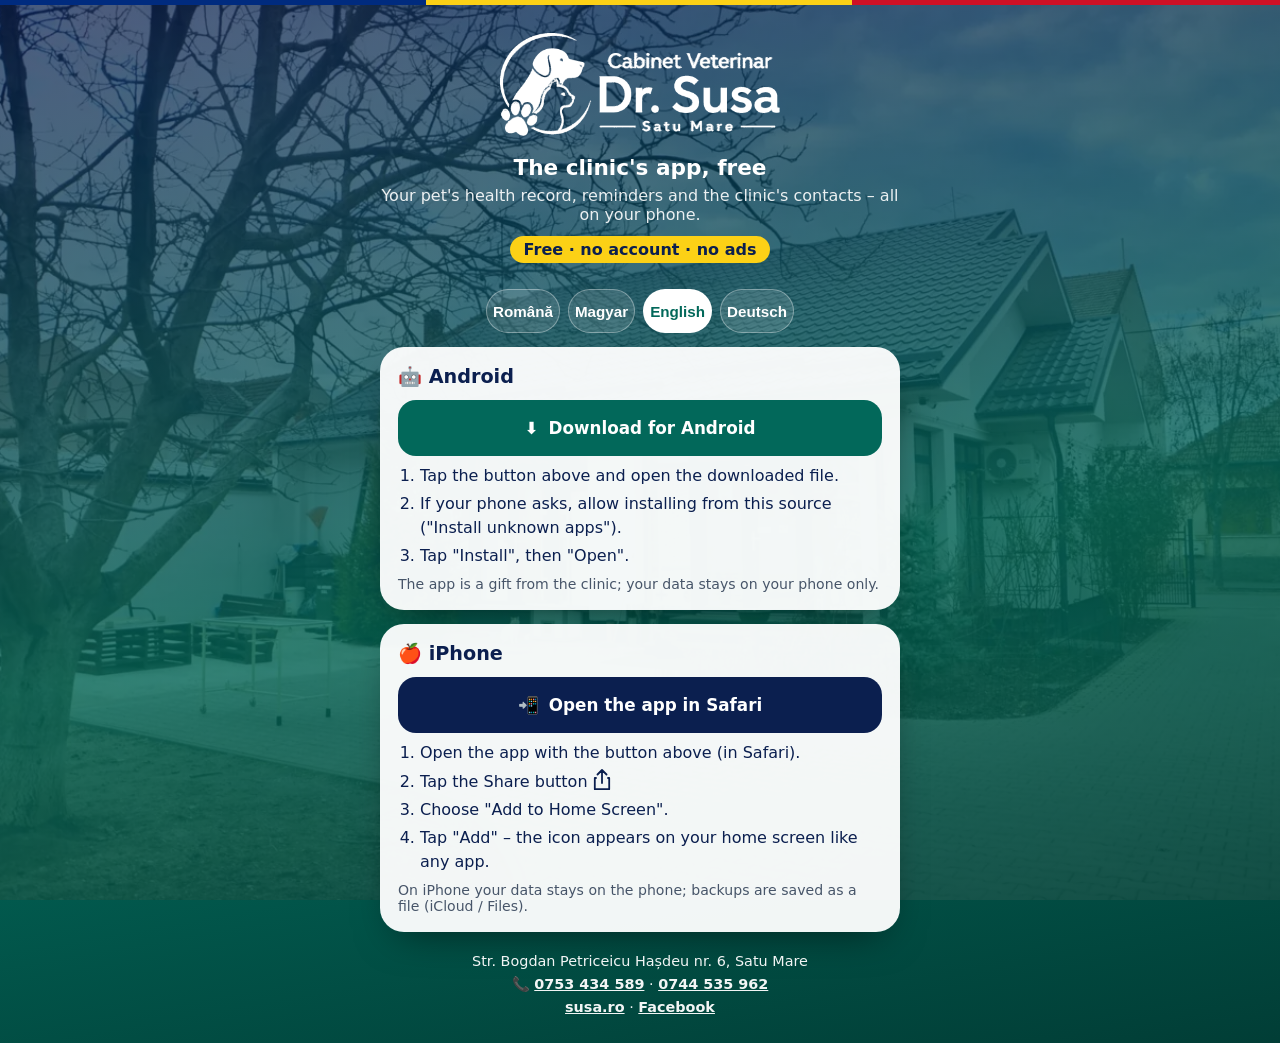
==== index.html @ 2fb8f59b "Cabinet Veterinar Dr. Ioan Susa - free app download (Android APK + iPhone web app)" ====
<!DOCTYPE html>
<html lang="ro">
<head>
  <meta charset="utf-8" />
  <meta name="viewport" content="width=device-width, initial-scale=1, viewport-fit=cover" />
  <title>Cabinet Veterinar Dr. Ioan Susa – aplicație gratuită</title>
  <meta name="description" content="Aplicația gratuită a Cabinetului Veterinar Dr. Ioan Susa, Satu Mare. Android și iPhone." />
  <meta name="theme-color" content="#02685A" />
  <link rel="icon" type="image/png" href="img/icon.png" />
  <style>
    :root { --green:#02685a; --green-d:#013a33; --navy:#0b1f4f; --blue:#002b7f; --yellow:#fcd116; --red:#ce1126; }
    * { box-sizing: border-box; }
    html, body { margin: 0; }
    body {
      font-family: system-ui, -apple-system, 'Segoe UI', Roboto, sans-serif; color: #fff; min-height: 100vh;
      background: linear-gradient(170deg, rgba(11,31,79,.72), rgba(2,104,90,.78) 55%, rgba(1,58,51,.92)), url('img/clinic-exterior.webp') center 35%/cover fixed, var(--green);
      padding: env(safe-area-inset-top) 16px calc(24px + env(safe-area-inset-bottom));
    }
    .stripe { height: 5px; margin: 0 -16px; background: linear-gradient(90deg, var(--blue) 0 33.3%, var(--yellow) 33.3% 66.6%, var(--red) 66.6%); }
    main { max-width: 520px; margin: 0 auto; }
    header { text-align: center; padding: 28px 0 8px; }
    header img { width: min(280px, 80%); height: auto; }
    h1 { font-size: 1.35rem; line-height: 1.3; margin: 14px 0 4px; }
    .sub { opacity: .9; margin: 0 0 6px; }
    .free { display: inline-block; background: var(--yellow); color: var(--navy); font-weight: 800; border-radius: 999px; padding: 4px 14px; margin-top: 6px; }
    .langs { display: flex; gap: 8px; justify-content: center; flex-wrap: wrap; margin: 18px 0 8px; }
    .langs button { min-height: 44px; min-width: 64px; border-radius: 999px; border: 1px solid rgba(255,255,255,.35); background: rgba(255,255,255,.12); color: #fff; font-weight: 700; font-size: .95rem; cursor: pointer; }
    .langs button[aria-pressed="true"] { background: #fff; color: var(--green); }
    .card { background: rgba(255,255,255,.95); color: var(--navy); border-radius: 24px; padding: 18px; margin: 14px 0; box-shadow: 0 16px 40px -18px rgba(0,0,0,.6); }
    .card.mine { outline: 4px solid var(--yellow); }
    .card h2 { margin: 0 0 4px; font-size: 1.2rem; display: flex; align-items: center; gap: 10px; }
    .mine-tag { display: none; font-size: .75rem; background: var(--yellow); border-radius: 999px; padding: 2px 10px; }
    .card.mine .mine-tag { display: inline-block; }
    .btn { display: flex; align-items: center; justify-content: center; gap: 10px; min-height: 56px; border-radius: 18px; font-weight: 800; font-size: 1.05rem; text-decoration: none; margin: 12px 0 6px; padding: 10px 16px; text-align: center; }
    .btn.green { background: var(--green); color: #fff; }
    .btn.navy { background: var(--navy); color: #fff; }
    ol { margin: 8px 0 0; padding-inline-start: 22px; line-height: 1.5; }
    li { margin: 4px 0; }
    .note { font-size: .88rem; color: #475569; margin: 8px 0 0; }
    .share { display: inline-block; vertical-align: -4px; }
    footer { text-align: center; font-size: .9rem; opacity: .95; margin-top: 18px; line-height: 1.6; }
    footer a { color: #fff; font-weight: 700; }
  </style>
</head>
<body>
  <div class="stripe" aria-hidden="true"></div>
  <main>
    <header>
      <img src="img/logo-white.webp" alt="Cabinet Veterinar Dr. Ioan Susa" />
      <h1 data-i="title"></h1>
      <p class="sub" data-i="sub"></p>
      <span class="free" data-i="free"></span>
    </header>

    <nav class="langs" aria-label="Language">
      <button data-lang="ro">Română</button>
      <button data-lang="hu">Magyar</button>
      <button data-lang="en">English</button>
      <button data-lang="de">Deutsch</button>
    </nav>

    <section class="card" id="android">
      <h2>🤖 Android <span class="mine-tag" data-i="yours"></span></h2>
      <a class="btn green" href="CabinetVet-DrSusa.apk" download><span aria-hidden="true">⬇️</span> <span data-i="a_btn"></span></a>
      <ol>
        <li data-i="a1"></li>
        <li data-i="a2"></li>
        <li data-i="a3"></li>
      </ol>
      <p class="note" data-i="a_note"></p>
    </section>

    <section class="card" id="iphone">
      <h2>🍎 iPhone <span class="mine-tag" data-i="yours"></span></h2>
      <a class="btn navy" href="app/"><span aria-hidden="true">📲</span> <span data-i="i_btn"></span></a>
      <ol>
        <li data-i="i1"></li>
        <li><span data-i="i2"></span> <svg class="share" width="18" height="22" viewBox="0 0 18 22" aria-hidden="true"><path d="M9 1v13M4.5 5.5 9 1l4.5 4.5M3 9H1.8v11.2h14.4V9H15" fill="none" stroke="#0b1f4f" stroke-width="1.8" stroke-linecap="round" stroke-linejoin="round"/></svg></li>
        <li data-i="i3"></li>
        <li data-i="i4"></li>
      </ol>
      <p class="note" data-i="i_note"></p>
    </section>

    <footer>
      <div>Str. Bogdan Petriceicu Hașdeu nr. 6, Satu Mare</div>
      <div>📞 <a href="tel:+40753434589">0753 434 589</a> · <a href="tel:+40744535962">0744 535 962</a></div>
      <div><a href="https://susa.ro/">susa.ro</a> · <a href="https://www.facebook.com/drsusaioan">Facebook</a></div>
    </footer>
  </main>

  <script>
    // Texts for the four languages of the clinic's clients. The app name stays Romanian.
    const T = {
      ro: {
        title: 'Aplicația cabinetului, gratuit', sub: 'Carnetul de sănătate al animalului tău, mementouri și contactul cu cabinetul – totul în telefon.', free: 'Gratuit · fără cont · fără reclame', yours: 'telefonul tău',
        a_btn: 'Descarcă pentru Android', a1: 'Apasă butonul de mai sus și deschide fișierul descărcat.', a2: 'Dacă telefonul întreabă, permite instalarea din această sursă („Instalare aplicații necunoscute”).', a3: 'Apasă „Instalează”, apoi „Deschide”.', a_note: 'Aplicația este oferită de cabinet; datele rămân doar pe telefonul tău.',
        i_btn: 'Deschide aplicația în Safari', i1: 'Deschide aplicația cu butonul de mai sus (în Safari).', i2: 'Apasă butonul Partajare', i3: 'Alege „Adaugă pe ecranul principal”.', i4: 'Apasă „Adaugă” – pictograma apare pe ecran, ca orice aplicație.', i_note: 'Pe iPhone datele rămân în telefon; salvarea se face în fișier (iCloud / Fișiere).'
      },
      hu: {
        title: 'A rendelő alkalmazása, ingyen', sub: 'Kedvenced egészségügyi könyve, emlékeztetők és a rendelő elérhetősége – mind a telefonodon.', free: 'Ingyenes · regisztráció nélkül · reklám nélkül', yours: 'a te telefonod',
        a_btn: 'Letöltés Androidra', a1: 'Nyomd meg a fenti gombot, és nyisd meg a letöltött fájlt.', a2: 'Ha a telefon kérdezi, engedélyezd a telepítést ebből a forrásból („Ismeretlen alkalmazások telepítése”).', a3: 'Nyomd meg a „Telepítés”, majd a „Megnyitás” gombot.', a_note: 'Az alkalmazást a rendelő adja; az adataid csak a telefonodon maradnak.',
        i_btn: 'Az alkalmazás megnyitása Safariban', i1: 'Nyisd meg az alkalmazást a fenti gombbal (Safariban).', i2: 'Koppints a Megosztás gombra', i3: 'Válaszd a „Főképernyőhöz adás” lehetőséget.', i4: 'Koppints a „Hozzáadás” gombra – az ikon megjelenik a kezdőképernyőn, mint bármelyik app.', i_note: 'iPhone-on az adatok a telefonon maradnak; a mentés fájlba történik (iCloud / Fájlok).'
      },
      en: {
        title: "The clinic's app, free", sub: "Your pet's health record, reminders and the clinic's contacts – all on your phone.", free: 'Free · no account · no ads', yours: 'your phone',
        a_btn: 'Download for Android', a1: 'Tap the button above and open the downloaded file.', a2: 'If your phone asks, allow installing from this source ("Install unknown apps").', a3: 'Tap "Install", then "Open".', a_note: 'The app is a gift from the clinic; your data stays on your phone only.',
        i_btn: 'Open the app in Safari', i1: 'Open the app with the button above (in Safari).', i2: 'Tap the Share button', i3: 'Choose "Add to Home Screen".', i4: 'Tap "Add" – the icon appears on your home screen like any app.', i_note: 'On iPhone your data stays on the phone; backups are saved as a file (iCloud / Files).'
      },
      de: {
        title: 'Die App der Praxis, kostenlos', sub: 'Gesundheitsheft Ihres Tieres, Erinnerungen und die Kontakte der Praxis – alles auf Ihrem Telefon.', free: 'Kostenlos · ohne Konto · ohne Werbung', yours: 'Ihr Telefon',
        a_btn: 'Für Android herunterladen', a1: 'Tippen Sie auf die Schaltfläche oben und öffnen Sie die heruntergeladene Datei.', a2: 'Wenn das Telefon fragt, erlauben Sie die Installation aus dieser Quelle („Unbekannte Apps installieren“).', a3: 'Tippen Sie auf „Installieren“ und dann auf „Öffnen“.', a_note: 'Die App ist ein Geschenk der Praxis; Ihre Daten bleiben nur auf Ihrem Telefon.',
        i_btn: 'App in Safari öffnen', i1: 'Öffnen Sie die App mit der Schaltfläche oben (in Safari).', i2: 'Tippen Sie auf „Teilen“', i3: 'Wählen Sie „Zum Home-Bildschirm“.', i4: 'Tippen Sie auf „Hinzufügen“ – das Symbol erscheint wie jede App auf dem Home-Bildschirm.', i_note: 'Auf dem iPhone bleiben die Daten auf dem Telefon; Sicherungen werden als Datei gespeichert (iCloud / Dateien).'
      }
    };
    const pick = () => {
      try { const saved = localStorage.getItem('cvs-lang'); if (T[saved]) return saved; } catch (e) {}
      for (const l of navigator.languages || [navigator.language]) { const c = String(l).slice(0, 2).toLowerCase(); if (T[c]) return c; }
      return 'ro';
    };
    const apply = (lang) => {
      document.documentElement.lang = lang;
      document.querySelectorAll('[data-i]').forEach((el) => { el.textContent = T[lang][el.dataset.i]; });
      document.querySelectorAll('[data-lang]').forEach((b) => b.setAttribute('aria-pressed', String(b.dataset.lang === lang)));
      try { localStorage.setItem('cvs-lang', lang); } catch (e) {}
    };
    document.querySelectorAll('[data-lang]').forEach((b) => b.addEventListener('click', () => apply(b.dataset.lang)));
    apply(pick());

    // Highlight the visitor's own system and show it first.
    const ua = navigator.userAgent;
    const ios = /iPhone|iPad|iPod/.test(ua) || (/Macintosh/.test(ua) && navigator.maxTouchPoints > 1);
    const mine = document.getElementById(ios ? 'iphone' : /Android/.test(ua) ? 'android' : '');
    if (mine) { mine.classList.add('mine'); mine.parentNode.insertBefore(mine, document.getElementById('android')); }
  </script>
</body>
</html>
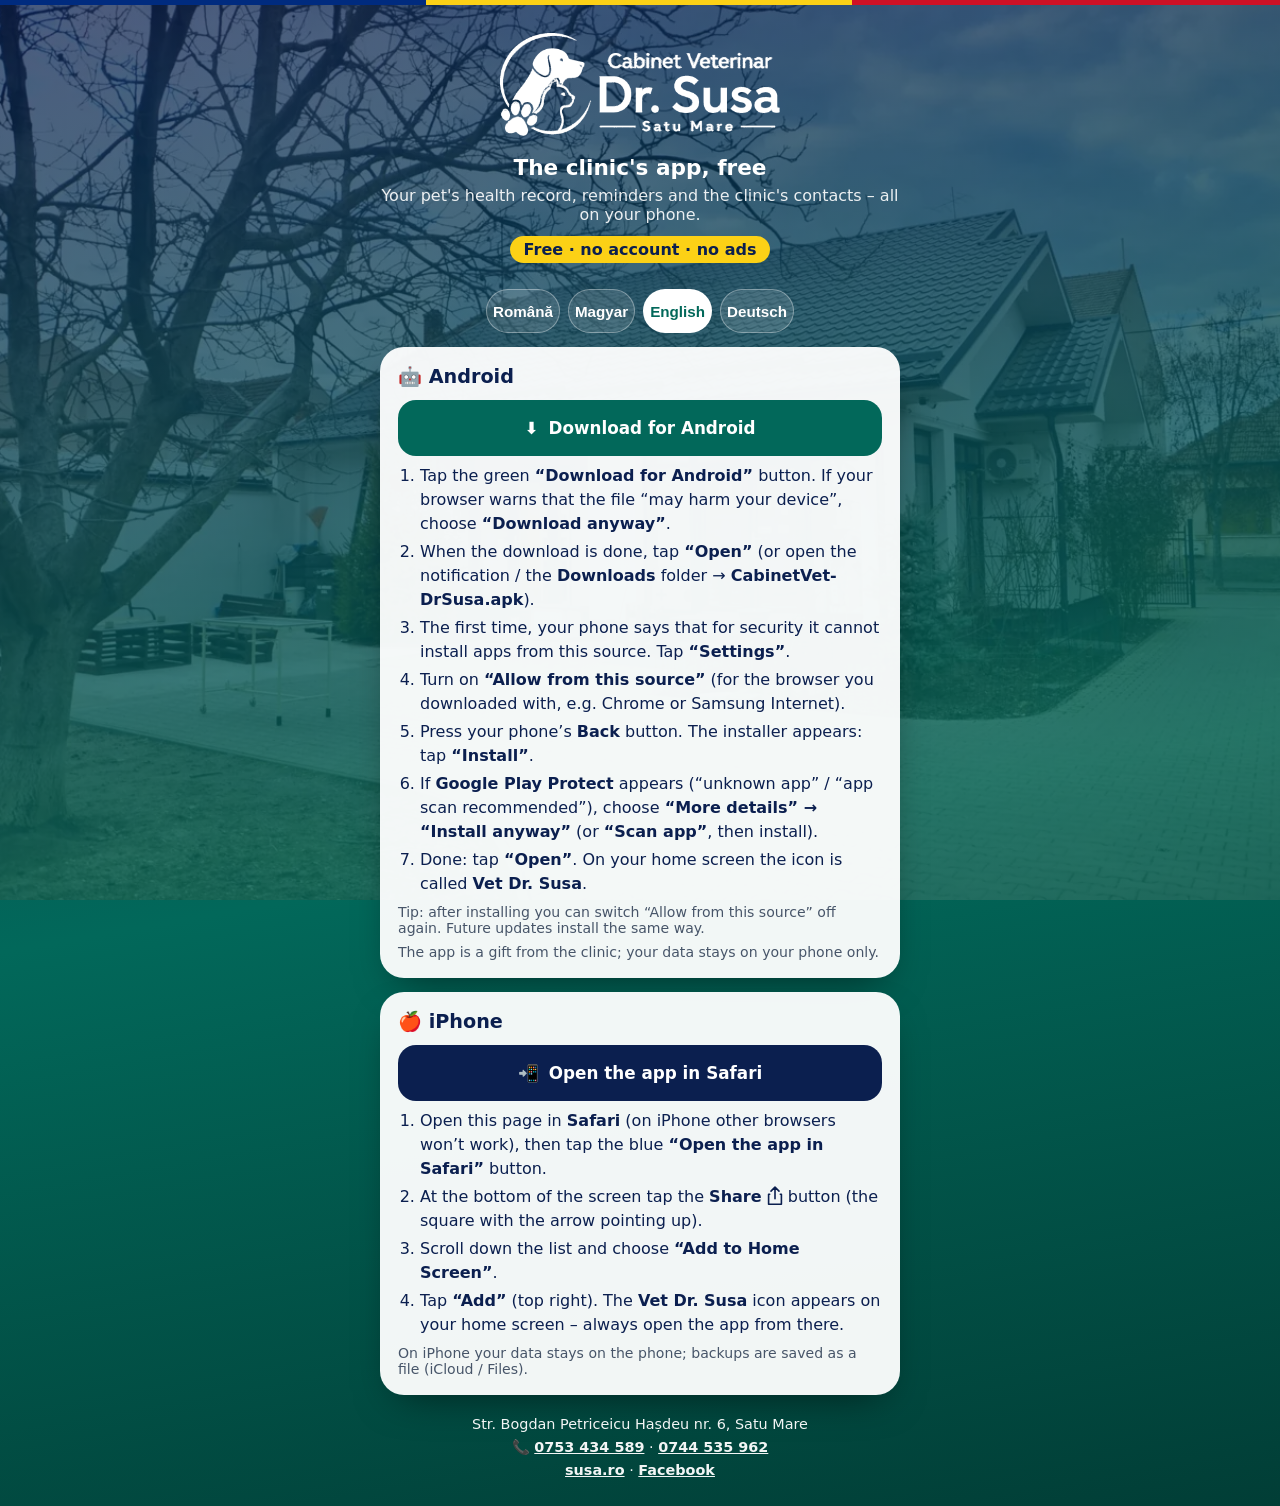
==== commit 0edec04d: "1.0.1: detailed install steps, iPhone photo capture, menu fixes" ====
--- a/index.html
+++ b/index.html
@@ -62,23 +62,15 @@
     <section class="card" id="android">
       <h2>🤖 Android <span class="mine-tag" data-i="yours"></span></h2>
       <a class="btn green" href="CabinetVet-DrSusa.apk" download><span aria-hidden="true">⬇️</span> <span data-i="a_btn"></span></a>
-      <ol>
-        <li data-i="a1"></li>
-        <li data-i="a2"></li>
-        <li data-i="a3"></li>
-      </ol>
+      <ol id="a-steps"></ol>
+      <p class="note" id="a-tip"></p>
       <p class="note" data-i="a_note"></p>
     </section>
 
     <section class="card" id="iphone">
       <h2>🍎 iPhone <span class="mine-tag" data-i="yours"></span></h2>
       <a class="btn navy" href="app/"><span aria-hidden="true">📲</span> <span data-i="i_btn"></span></a>
-      <ol>
-        <li data-i="i1"></li>
-        <li><span data-i="i2"></span> <svg class="share" width="18" height="22" viewBox="0 0 18 22" aria-hidden="true"><path d="M9 1v13M4.5 5.5 9 1l4.5 4.5M3 9H1.8v11.2h14.4V9H15" fill="none" stroke="#0b1f4f" stroke-width="1.8" stroke-linecap="round" stroke-linejoin="round"/></svg></li>
-        <li data-i="i3"></li>
-        <li data-i="i4"></li>
-      </ol>
+      <ol id="i-steps"></ol>
       <p class="note" data-i="i_note"></p>
     </section>
 
@@ -94,25 +86,27 @@
     const T = {
       ro: {
         title: 'Aplicația cabinetului, gratuit', sub: 'Carnetul de sănătate al animalului tău, mementouri și contactul cu cabinetul – totul în telefon.', free: 'Gratuit · fără cont · fără reclame', yours: 'telefonul tău',
-        a_btn: 'Descarcă pentru Android', a1: 'Apasă butonul de mai sus și deschide fișierul descărcat.', a2: 'Dacă telefonul întreabă, permite instalarea din această sursă („Instalare aplicații necunoscute”).', a3: 'Apasă „Instalează”, apoi „Deschide”.', a_note: 'Aplicația este oferită de cabinet; datele rămân doar pe telefonul tău.',
-        i_btn: 'Deschide aplicația în Safari', i1: 'Deschide aplicația cu butonul de mai sus (în Safari).', i2: 'Apasă butonul Partajare', i3: 'Alege „Adaugă pe ecranul principal”.', i4: 'Apasă „Adaugă” – pictograma apare pe ecran, ca orice aplicație.', i_note: 'Pe iPhone datele rămân în telefon; salvarea se face în fișier (iCloud / Fișiere).'
+        a_btn: 'Descarcă pentru Android', a_note: 'Aplicația este oferită de cabinet; datele rămân doar pe telefonul tău.',
+        i_btn: 'Deschide aplicația în Safari', i_note: 'Pe iPhone datele rămân în telefon; salvarea se face în fișier (iCloud / Fișiere).'
       },
       hu: {
         title: 'A rendelő alkalmazása, ingyen', sub: 'Kedvenced egészségügyi könyve, emlékeztetők és a rendelő elérhetősége – mind a telefonodon.', free: 'Ingyenes · regisztráció nélkül · reklám nélkül', yours: 'a te telefonod',
-        a_btn: 'Letöltés Androidra', a1: 'Nyomd meg a fenti gombot, és nyisd meg a letöltött fájlt.', a2: 'Ha a telefon kérdezi, engedélyezd a telepítést ebből a forrásból („Ismeretlen alkalmazások telepítése”).', a3: 'Nyomd meg a „Telepítés”, majd a „Megnyitás” gombot.', a_note: 'Az alkalmazást a rendelő adja; az adataid csak a telefonodon maradnak.',
-        i_btn: 'Az alkalmazás megnyitása Safariban', i1: 'Nyisd meg az alkalmazást a fenti gombbal (Safariban).', i2: 'Koppints a Megosztás gombra', i3: 'Válaszd a „Főképernyőhöz adás” lehetőséget.', i4: 'Koppints a „Hozzáadás” gombra – az ikon megjelenik a kezdőképernyőn, mint bármelyik app.', i_note: 'iPhone-on az adatok a telefonon maradnak; a mentés fájlba történik (iCloud / Fájlok).'
+        a_btn: 'Letöltés Androidra', a_note: 'Az alkalmazást a rendelő adja; az adataid csak a telefonodon maradnak.',
+        i_btn: 'Az alkalmazás megnyitása Safariban', i_note: 'iPhone-on az adatok a telefonon maradnak; a mentés fájlba történik (iCloud / Fájlok).'
       },
       en: {
         title: "The clinic's app, free", sub: "Your pet's health record, reminders and the clinic's contacts – all on your phone.", free: 'Free · no account · no ads', yours: 'your phone',
-        a_btn: 'Download for Android', a1: 'Tap the button above and open the downloaded file.', a2: 'If your phone asks, allow installing from this source ("Install unknown apps").', a3: 'Tap "Install", then "Open".', a_note: 'The app is a gift from the clinic; your data stays on your phone only.',
-        i_btn: 'Open the app in Safari', i1: 'Open the app with the button above (in Safari).', i2: 'Tap the Share button', i3: 'Choose "Add to Home Screen".', i4: 'Tap "Add" – the icon appears on your home screen like any app.', i_note: 'On iPhone your data stays on the phone; backups are saved as a file (iCloud / Files).'
+        a_btn: 'Download for Android', a_note: 'The app is a gift from the clinic; your data stays on your phone only.',
+        i_btn: 'Open the app in Safari', i_note: 'On iPhone your data stays on the phone; backups are saved as a file (iCloud / Files).'
       },
       de: {
         title: 'Die App der Praxis, kostenlos', sub: 'Gesundheitsheft Ihres Tieres, Erinnerungen und die Kontakte der Praxis – alles auf Ihrem Telefon.', free: 'Kostenlos · ohne Konto · ohne Werbung', yours: 'Ihr Telefon',
-        a_btn: 'Für Android herunterladen', a1: 'Tippen Sie auf die Schaltfläche oben und öffnen Sie die heruntergeladene Datei.', a2: 'Wenn das Telefon fragt, erlauben Sie die Installation aus dieser Quelle („Unbekannte Apps installieren“).', a3: 'Tippen Sie auf „Installieren“ und dann auf „Öffnen“.', a_note: 'Die App ist ein Geschenk der Praxis; Ihre Daten bleiben nur auf Ihrem Telefon.',
-        i_btn: 'App in Safari öffnen', i1: 'Öffnen Sie die App mit der Schaltfläche oben (in Safari).', i2: 'Tippen Sie auf „Teilen“', i3: 'Wählen Sie „Zum Home-Bildschirm“.', i4: 'Tippen Sie auf „Hinzufügen“ – das Symbol erscheint wie jede App auf dem Home-Bildschirm.', i_note: 'Auf dem iPhone bleiben die Daten auf dem Telefon; Sicherungen werden als Datei gespeichert (iCloud / Dateien).'
+        a_btn: 'Für Android herunterladen', a_note: 'Die App ist ein Geschenk der Praxis; Ihre Daten bleiben nur auf Ihrem Telefon.',
+        i_btn: 'App in Safari öffnen', i_note: 'Auf dem iPhone bleiben die Daten auf dem Telefon; Sicherungen werden als Datei gespeichert (iCloud / Dateien).'
       }
     };
+    const STEPS = {"ro": {"a": ["Apăsați butonul verde <b>„Descarcă pentru Android”</b>. Dacă browserul avertizează că fișierul „poate dăuna dispozitivului”, alegeți <b>„Descarcă oricum”</b>.", "Când descărcarea s-a terminat, apăsați <b>„Deschide”</b> (sau deschideți notificarea / folderul <b>Descărcări</b> → <b>CabinetVet-DrSusa.apk</b>).", "Prima dată telefonul spune că, din motive de securitate, nu poate instala aplicații din această sursă. Apăsați <b>„Setări”</b>.", "Porniți comutatorul <b>„Permiteți din această sursă”</b> (pentru browserul folosit, de ex. Chrome sau Samsung Internet).", "Apăsați butonul <b>Înapoi</b> al telefonului. Apare fereastra de instalare: apăsați <b>„Instalați”</b>.", "Dacă apare <b>Google Play Protect</b> („aplicație necunoscută” / „scanare recomandată”), alegeți <b>„Mai multe detalii” → „Instalați oricum”</b> (sau <b>„Scanați aplicația”</b>, apoi instalați).", "Gata: apăsați <b>„Deschideți”</b>. Pe ecran pictograma se numește <b>Vet Dr. Susa</b>."], "a_tip": "Sfat: după instalare puteți opri din nou comutatorul „Permiteți din această sursă”. Actualizările viitoare se instalează la fel.", "i": ["Deschideți această pagină în <b>Safari</b> (pe iPhone, în alt browser nu funcționează), apoi apăsați butonul albastru <b>„Deschide aplicația în Safari”</b>.", "Jos pe ecran apăsați butonul <b>Partajare</b> {share} (pătratul cu săgeata în sus).", "Derulați lista în jos și alegeți <b>„Adaugă pe ecranul principal”</b>.", "Apăsați <b>„Adaugă”</b> (dreapta sus). Pictograma <b>Vet Dr. Susa</b> apare pe ecran – deschideți aplicația de acolo, de fiecare dată."]}, "hu": {"a": ["Nyomd meg a zöld <b>„Letöltés Androidra”</b> gombot. Ha a böngésző figyelmeztet, hogy a fájl „kárt tehet az eszközben”, válaszd a <b>„Letöltés mégis”</b> lehetőséget.", "Ha kész a letöltés, koppints a <b>„Megnyitás”</b>-ra (vagy nyisd meg az értesítést / a <b>Letöltések</b> mappát → <b>CabinetVet-DrSusa.apk</b>).", "Első alkalommal a telefon jelzi, hogy biztonsági okból nem telepíthet ebből a forrásból. Koppints a <b>„Beállítások”</b> gombra.", "Kapcsold be az <b>„Engedélyezés ebből a forrásból”</b> kapcsolót (annál a böngészőnél, amivel letöltötted, pl. Chrome vagy Samsung Internet).", "Nyomd meg a telefon <b>Vissza</b> gombját. Megjelenik a telepítő ablak: koppints a <b>„Telepítés”</b> gombra.", "Ha feljön a <b>Google Play Protect</b> („ismeretlen alkalmazás” / „ellenőrzés javasolt”), válaszd a <b>„További részletek” → „Telepítés mindenképp”</b> lehetőséget (vagy <b>„Alkalmazás ellenőrzése”</b>, utána telepítés).", "Kész: koppints a <b>„Megnyitás”</b> gombra. A kezdőképernyőn az ikon neve: <b>Vet Dr. Susa</b>."], "a_tip": "Tipp: telepítés után az „Engedélyezés ebből a forrásból” kapcsolót nyugodtan kikapcsolhatod. A későbbi frissítések ugyanígy települnek.", "i": ["Ezt az oldalt <b>Safariban</b> nyisd meg (iPhone-on más böngészőben nem működik), majd koppints a kék <b>„Az alkalmazás megnyitása Safariban”</b> gombra.", "A képernyő alján koppints a <b>Megosztás</b> {share} gombra (négyzet felfelé mutató nyíllal).", "Görgess lejjebb a listában, és válaszd a <b>„Főképernyőhöz adás”</b> lehetőséget.", "Koppints a <b>„Hozzáadás”</b> gombra (jobb felül). A <b>Vet Dr. Susa</b> ikon megjelenik a kezdőképernyőn – mindig onnan nyisd meg."]}, "en": {"a": ["Tap the green <b>“Download for Android”</b> button. If your browser warns that the file “may harm your device”, choose <b>“Download anyway”</b>.", "When the download is done, tap <b>“Open”</b> (or open the notification / the <b>Downloads</b> folder → <b>CabinetVet-DrSusa.apk</b>).", "The first time, your phone says that for security it cannot install apps from this source. Tap <b>“Settings”</b>.", "Turn on <b>“Allow from this source”</b> (for the browser you downloaded with, e.g. Chrome or Samsung Internet).", "Press your phone’s <b>Back</b> button. The installer appears: tap <b>“Install”</b>.", "If <b>Google Play Protect</b> appears (“unknown app” / “app scan recommended”), choose <b>“More details” → “Install anyway”</b> (or <b>“Scan app”</b>, then install).", "Done: tap <b>“Open”</b>. On your home screen the icon is called <b>Vet Dr. Susa</b>."], "a_tip": "Tip: after installing you can switch “Allow from this source” off again. Future updates install the same way.", "i": ["Open this page in <b>Safari</b> (on iPhone other browsers won’t work), then tap the blue <b>“Open the app in Safari”</b> button.", "At the bottom of the screen tap the <b>Share</b> {share} button (the square with the arrow pointing up).", "Scroll down the list and choose <b>“Add to Home Screen”</b>.", "Tap <b>“Add”</b> (top right). The <b>Vet Dr. Susa</b> icon appears on your home screen – always open the app from there."]}, "de": {"a": ["Tippen Sie auf die grüne Schaltfläche <b>„Für Android herunterladen“</b>. Warnt der Browser, dass die Datei „dem Gerät schaden kann“, wählen Sie <b>„Trotzdem herunterladen“</b>.", "Wenn der Download fertig ist, tippen Sie auf <b>„Öffnen“</b> (oder öffnen Sie die Benachrichtigung / den Ordner <b>Downloads</b> → <b>CabinetVet-DrSusa.apk</b>).", "Beim ersten Mal meldet das Telefon, dass es aus Sicherheitsgründen keine Apps aus dieser Quelle installieren darf. Tippen Sie auf <b>„Einstellungen“</b>.", "Schalten Sie <b>„Dieser Quelle vertrauen“ / „Aus dieser Quelle zulassen“</b> ein (für den Browser, mit dem Sie heruntergeladen haben, z. B. Chrome oder Samsung Internet).", "Drücken Sie die <b>Zurück</b>-Taste des Telefons. Das Installationsfenster erscheint: tippen Sie auf <b>„Installieren“</b>.", "Erscheint <b>Google Play Protect</b> („unbekannte App“ / „App-Prüfung empfohlen“), wählen Sie <b>„Weitere Details“ → „Trotzdem installieren“</b> (oder <b>„App prüfen“</b> und danach installieren).", "Fertig: tippen Sie auf <b>„Öffnen“</b>. Auf dem Startbildschirm heißt das Symbol <b>Vet Dr. Susa</b>."], "a_tip": "Tipp: Nach der Installation können Sie „Aus dieser Quelle zulassen“ wieder ausschalten. Spätere Updates werden genauso installiert.", "i": ["Öffnen Sie diese Seite in <b>Safari</b> (auf dem iPhone funktionieren andere Browser nicht) und tippen Sie auf die blaue Schaltfläche <b>„App in Safari öffnen“</b>.", "Tippen Sie unten auf dem Bildschirm auf <b>Teilen</b> {share} (das Quadrat mit dem Pfeil nach oben).", "Scrollen Sie in der Liste nach unten und wählen Sie <b>„Zum Home-Bildschirm“</b>.", "Tippen Sie auf <b>„Hinzufügen“</b> (oben rechts). Das Symbol <b>Vet Dr. Susa</b> erscheint auf dem Home-Bildschirm – öffnen Sie die App immer von dort."]}};
+    const SHARE = "<svg class=\"share\" width=\"16\" height=\"20\" viewBox=\"0 0 18 22\" aria-hidden=\"true\"><path d=\"M9 1v13M4.5 5.5 9 1l4.5 4.5M3 9H1.8v11.2h14.4V9H15\" fill=\"none\" stroke=\"#0b1f4f\" stroke-width=\"1.8\" stroke-linecap=\"round\" stroke-linejoin=\"round\"/></svg>";
     const pick = () => {
       try { const saved = localStorage.getItem('cvs-lang'); if (T[saved]) return saved; } catch (e) {}
       for (const l of navigator.languages || [navigator.language]) { const c = String(l).slice(0, 2).toLowerCase(); if (T[c]) return c; }
@@ -122,6 +116,10 @@
       document.documentElement.lang = lang;
       document.querySelectorAll('[data-i]').forEach((el) => { el.textContent = T[lang][el.dataset.i]; });
       document.querySelectorAll('[data-lang]').forEach((b) => b.setAttribute('aria-pressed', String(b.dataset.lang === lang)));
+      // Step texts are our own static strings (<b> marks the on-screen button names).
+      document.getElementById('a-steps').innerHTML = STEPS[lang].a.map((x) => '<li>' + x + '</li>').join('');
+      document.getElementById('i-steps').innerHTML = STEPS[lang].i.map((x) => '<li>' + x.replace('{share}', SHARE) + '</li>').join('');
+      document.getElementById('a-tip').textContent = STEPS[lang].a_tip;
       try { localStorage.setItem('cvs-lang', lang); } catch (e) {}
     };
     document.querySelectorAll('[data-lang]').forEach((b) => b.addEventListener('click', () => apply(b.dataset.lang)));
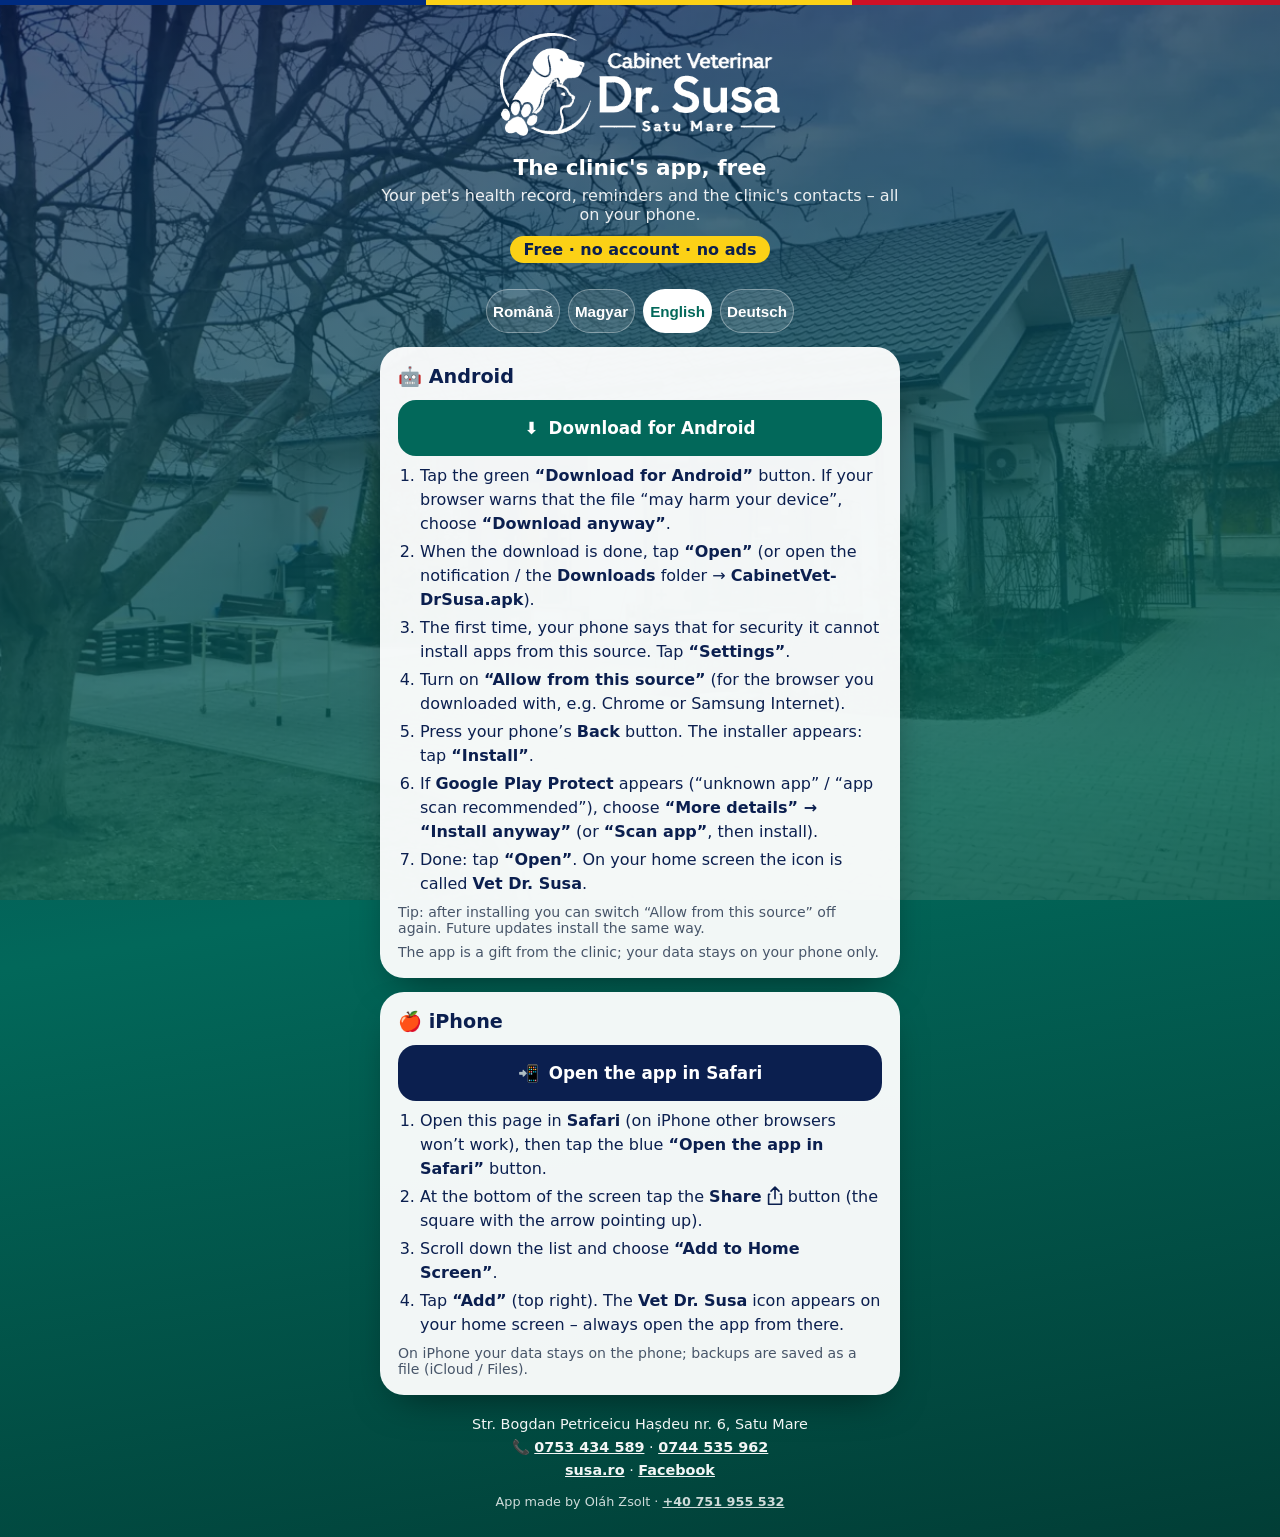
==== commit 5cfdc587: "release 1.0.5: author credit line (app + landing) Co-Authored-By: Claude Opus 5.5 <noreply@anthropic" ====
--- a/index.html
+++ b/index.html
@@ -40,6 +40,7 @@
     .share { display: inline-block; vertical-align: -4px; }
     footer { text-align: center; font-size: .9rem; opacity: .95; margin-top: 18px; line-height: 1.6; }
     footer a { color: #fff; font-weight: 700; }
+    footer .credit { margin-top: 10px; font-size: .8rem; opacity: .85; }
   </style>
 </head>
 <body>
@@ -78,6 +79,7 @@
       <div>Str. Bogdan Petriceicu Hașdeu nr. 6, Satu Mare</div>
       <div>📞 <a href="tel:+40753434589">0753 434 589</a> · <a href="tel:+40744535962">0744 535 962</a></div>
       <div><a href="https://susa.ro/">susa.ro</a> · <a href="https://www.facebook.com/drsusaioan">Facebook</a></div>
+      <div class="credit"><span data-i="credit"></span> · <a href="tel:+40751955532" style="white-space:nowrap">+40 751 955 532</a></div>
     </footer>
   </main>
 
@@ -85,21 +87,25 @@
     // Texts for the four languages of the clinic's clients. The app name stays Romanian.
     const T = {
       ro: {
+        credit: 'Aplicație realizată de Oláh Zsolt',
         title: 'Aplicația cabinetului, gratuit', sub: 'Carnetul de sănătate al animalului tău, mementouri și contactul cu cabinetul – totul în telefon.', free: 'Gratuit · fără cont · fără reclame', yours: 'telefonul tău',
         a_btn: 'Descarcă pentru Android', a_note: 'Aplicația este oferită de cabinet; datele rămân doar pe telefonul tău.',
         i_btn: 'Deschide aplicația în Safari', i_note: 'Pe iPhone datele rămân în telefon; salvarea se face în fișier (iCloud / Fișiere).'
       },
       hu: {
+        credit: 'Az alkalmazást készítette: Oláh Zsolt',
         title: 'A rendelő alkalmazása, ingyen', sub: 'Kedvenced egészségügyi könyve, emlékeztetők és a rendelő elérhetősége – mind a telefonodon.', free: 'Ingyenes · regisztráció nélkül · reklám nélkül', yours: 'a te telefonod',
         a_btn: 'Letöltés Androidra', a_note: 'Az alkalmazást a rendelő adja; az adataid csak a telefonodon maradnak.',
         i_btn: 'Az alkalmazás megnyitása Safariban', i_note: 'iPhone-on az adatok a telefonon maradnak; a mentés fájlba történik (iCloud / Fájlok).'
       },
       en: {
+        credit: 'App made by Oláh Zsolt',
         title: "The clinic's app, free", sub: "Your pet's health record, reminders and the clinic's contacts – all on your phone.", free: 'Free · no account · no ads', yours: 'your phone',
         a_btn: 'Download for Android', a_note: 'The app is a gift from the clinic; your data stays on your phone only.',
         i_btn: 'Open the app in Safari', i_note: 'On iPhone your data stays on the phone; backups are saved as a file (iCloud / Files).'
       },
       de: {
+        credit: 'App erstellt von Oláh Zsolt',
         title: 'Die App der Praxis, kostenlos', sub: 'Gesundheitsheft Ihres Tieres, Erinnerungen und die Kontakte der Praxis – alles auf Ihrem Telefon.', free: 'Kostenlos · ohne Konto · ohne Werbung', yours: 'Ihr Telefon',
         a_btn: 'Für Android herunterladen', a_note: 'Die App ist ein Geschenk der Praxis; Ihre Daten bleiben nur auf Ihrem Telefon.',
         i_btn: 'App in Safari öffnen', i_note: 'Auf dem iPhone bleiben die Daten auf dem Telefon; Sicherungen werden als Datei gespeichert (iCloud / Dateien).'
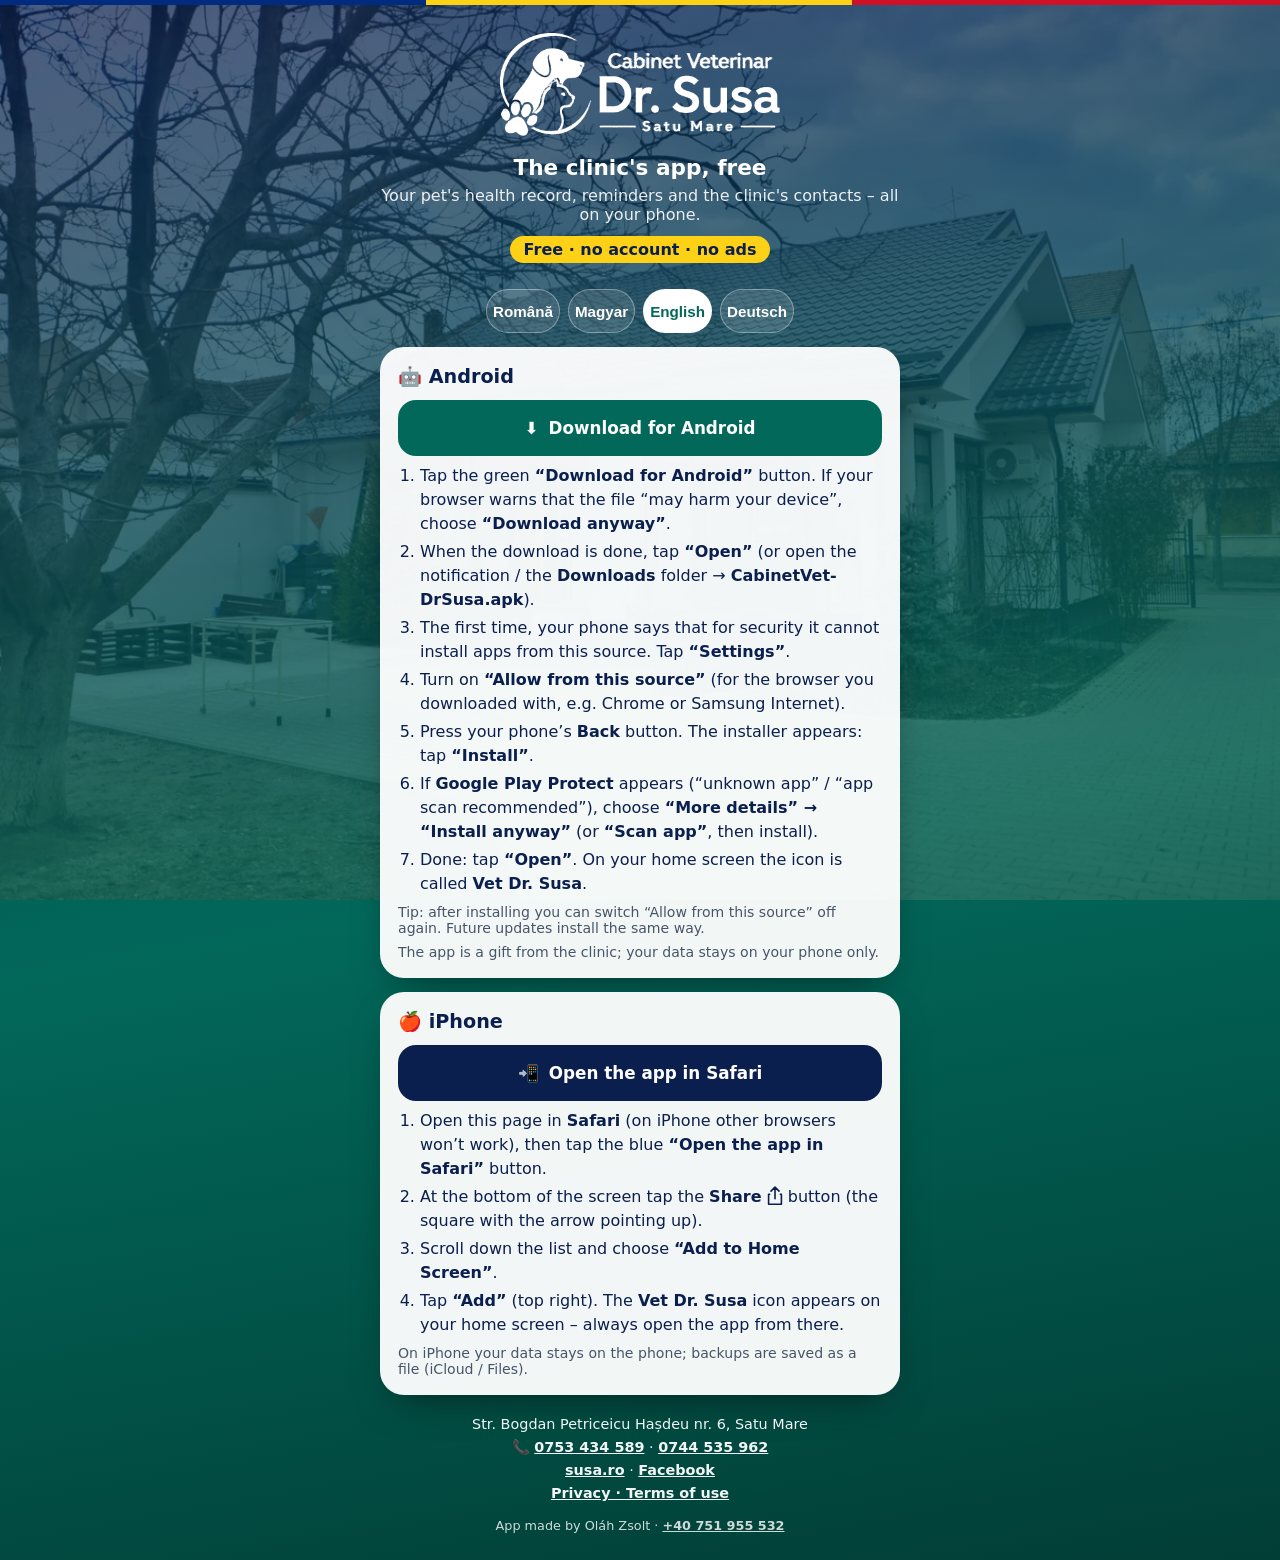
==== commit 38defb98: "release 1.0.6: legal pages (privacy, terms, disclaimer), WhatsApp bug report, header language + ligh" ====
--- a/index.html
+++ b/index.html
@@ -79,6 +79,7 @@
       <div>Str. Bogdan Petriceicu Hașdeu nr. 6, Satu Mare</div>
       <div>📞 <a href="tel:+40753434589">0753 434 589</a> · <a href="tel:+40744535962">0744 535 962</a></div>
       <div><a href="https://susa.ro/">susa.ro</a> · <a href="https://www.facebook.com/drsusaioan">Facebook</a></div>
+      <div><a href="legal.html" data-i="legal"></a></div>
       <div class="credit"><span data-i="credit"></span> · <a href="tel:+40751955532" style="white-space:nowrap">+40 751 955 532</a></div>
     </footer>
   </main>
@@ -87,24 +88,28 @@
     // Texts for the four languages of the clinic's clients. The app name stays Romanian.
     const T = {
       ro: {
+        legal: 'Confidențialitate · Termeni și condiții',
         credit: 'Aplicație realizată de Oláh Zsolt',
         title: 'Aplicația cabinetului, gratuit', sub: 'Carnetul de sănătate al animalului tău, mementouri și contactul cu cabinetul – totul în telefon.', free: 'Gratuit · fără cont · fără reclame', yours: 'telefonul tău',
         a_btn: 'Descarcă pentru Android', a_note: 'Aplicația este oferită de cabinet; datele rămân doar pe telefonul tău.',
         i_btn: 'Deschide aplicația în Safari', i_note: 'Pe iPhone datele rămân în telefon; salvarea se face în fișier (iCloud / Fișiere).'
       },
       hu: {
+        legal: 'Adatvédelem · Felhasználási feltételek',
         credit: 'Az alkalmazást készítette: Oláh Zsolt',
         title: 'A rendelő alkalmazása, ingyen', sub: 'Kedvenced egészségügyi könyve, emlékeztetők és a rendelő elérhetősége – mind a telefonodon.', free: 'Ingyenes · regisztráció nélkül · reklám nélkül', yours: 'a te telefonod',
         a_btn: 'Letöltés Androidra', a_note: 'Az alkalmazást a rendelő adja; az adataid csak a telefonodon maradnak.',
         i_btn: 'Az alkalmazás megnyitása Safariban', i_note: 'iPhone-on az adatok a telefonon maradnak; a mentés fájlba történik (iCloud / Fájlok).'
       },
       en: {
+        legal: 'Privacy · Terms of use',
         credit: 'App made by Oláh Zsolt',
         title: "The clinic's app, free", sub: "Your pet's health record, reminders and the clinic's contacts – all on your phone.", free: 'Free · no account · no ads', yours: 'your phone',
         a_btn: 'Download for Android', a_note: 'The app is a gift from the clinic; your data stays on your phone only.',
         i_btn: 'Open the app in Safari', i_note: 'On iPhone your data stays on the phone; backups are saved as a file (iCloud / Files).'
       },
       de: {
+        legal: 'Datenschutz · Nutzungsbedingungen',
         credit: 'App erstellt von Oláh Zsolt',
         title: 'Die App der Praxis, kostenlos', sub: 'Gesundheitsheft Ihres Tieres, Erinnerungen und die Kontakte der Praxis – alles auf Ihrem Telefon.', free: 'Kostenlos · ohne Konto · ohne Werbung', yours: 'Ihr Telefon',
         a_btn: 'Für Android herunterladen', a_note: 'Die App ist ein Geschenk der Praxis; Ihre Daten bleiben nur auf Ihrem Telefon.',
